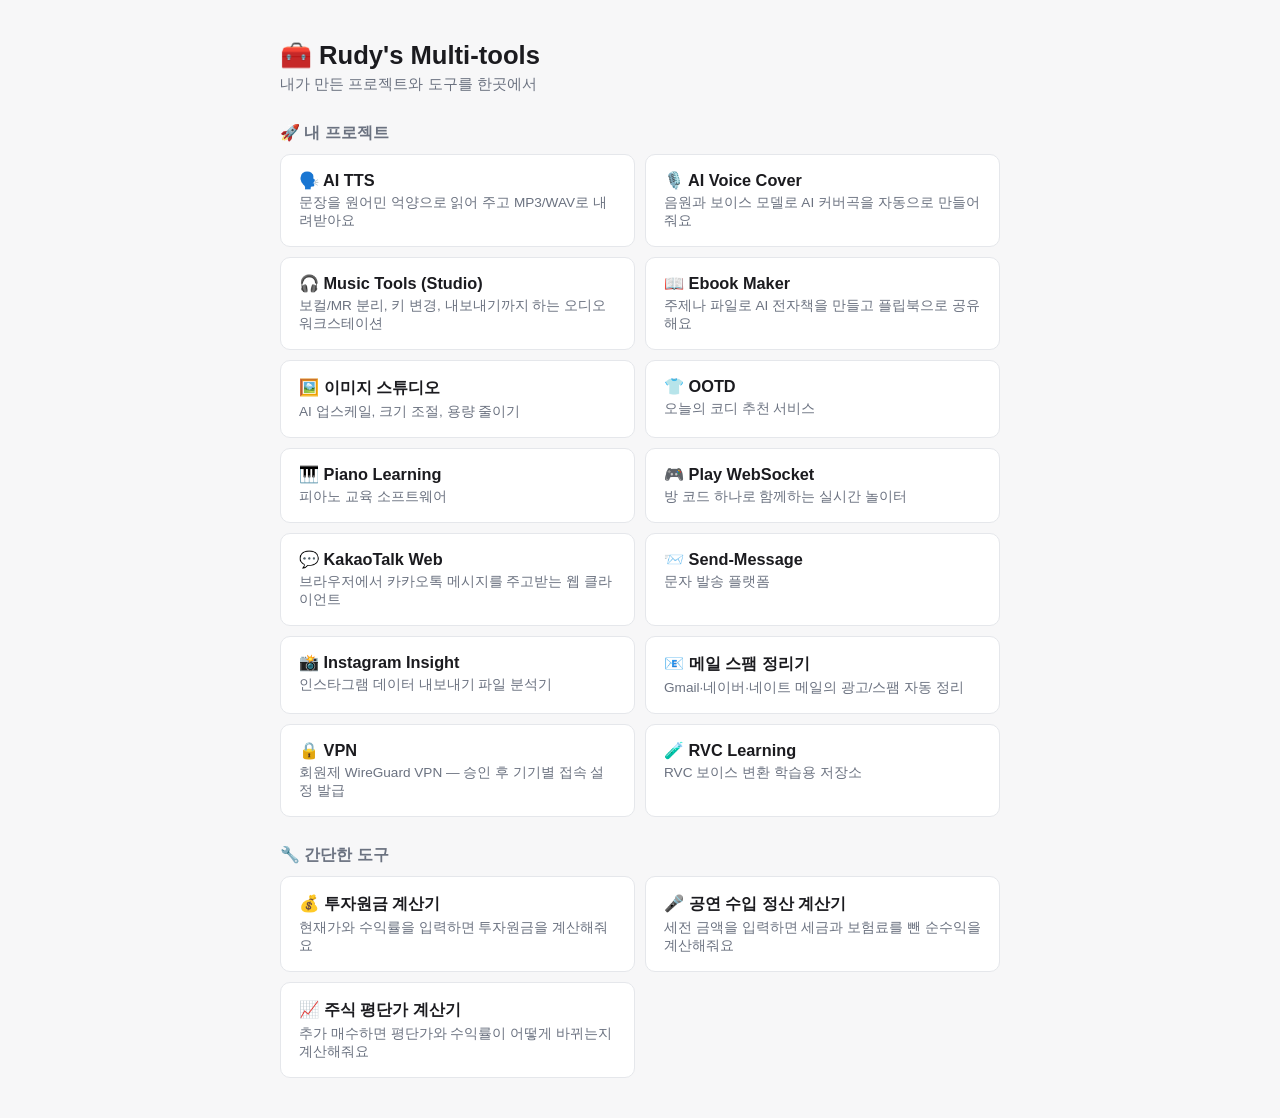
==== index.html @ b6e77b3a "간단한 도구에 주식 평단가 계산기 추가 Co-Authored-By: Claude Opus 5.5 <noreply@anthropic.com> Claude-Session: https:" ====
<!DOCTYPE html>
<html lang="ko">
<head>
<meta charset="UTF-8" />
<meta name="viewport" content="width=device-width, initial-scale=1.0" />
<title>Rudy's Multi-tools</title>
<link rel="stylesheet" href="style.css" />
</head>
<body>
  <div class="page wide">
    <h1>🧰 Rudy's Multi-tools</h1>
    <p class="subtitle">내가 만든 프로젝트와 도구를 한곳에서</p>

    <h2 class="section-title">🚀 내 프로젝트</h2>
    <ul class="tool-list" id="project-list"></ul>

    <h2 class="section-title">🔧 간단한 도구</h2>
    <ul class="tool-list">
      <li>
        <a class="tool-link" href="tools/investment-principal-calculator.html">
          <div class="name">💰 투자원금 계산기</div>
          <div class="desc">현재가와 수익률을 입력하면 투자원금을 계산해줘요</div>
        </a>
      </li>
      <li>
        <a class="tool-link" href="tools/performance-income-calculator.html">
          <div class="name">🎤 공연 수입 정산 계산기</div>
          <div class="desc">세전 금액을 입력하면 세금과 보험료를 뺀 순수익을 계산해줘요</div>
        </a>
      </li>
      <li>
        <a class="tool-link" href="tools/average-price-calculator.html">
          <div class="name">📈 주식 평단가 계산기</div>
          <div class="desc">추가 매수하면 평단가와 수익률이 어떻게 바뀌는지 계산해줘요</div>
        </a>
      </li>
    </ul>
  </div>
  <script src="projects.js"></script>
</body>
</html>
---- style.css ----
:root {
  --bg: #f7f7f8;
  --card-bg: #ffffff;
  --text: #1b1b1f;
  --muted: #6b7280;
  --accent: #2563eb;
  --accent-hover: #1d4ed8;
  --border: #e5e7eb;
}

* {
  box-sizing: border-box;
}

body {
  margin: 0;
  font-family: -apple-system, BlinkMacSystemFont, "Segoe UI", "Apple SD Gothic Neo",
    "Malgun Gothic", Roboto, Arial, sans-serif;
  background: var(--bg);
  color: var(--text);
  display: flex;
  justify-content: center;
  padding: 40px 16px;
}

.page {
  width: 100%;
  max-width: 480px;
}

.page.wide {
  max-width: 720px;
}

h1 {
  margin-top: 0;
  font-size: 1.6rem;
  margin-bottom: 4px;
}

.subtitle {
  color: var(--muted);
  margin-top: 0;
  margin-bottom: 28px;
  font-size: 0.95rem;
}

.back-link {
  display: inline-block;
  margin-bottom: 20px;
  color: var(--accent);
  text-decoration: none;
  font-size: 0.9rem;
}

.back-link:hover {
  text-decoration: underline;
}

.tool-list {
  list-style: none;
  padding: 0;
  margin: 0;
  display: grid;
  grid-template-columns: repeat(2, minmax(0, 1fr));
  gap: 10px;
}

@media (max-width: 380px) {
  .tool-list {
    grid-template-columns: 1fr;
  }
}

.tool-link {
  display: block;
  height: 100%;
  background: var(--card-bg);
  border: 1px solid var(--border);
  border-radius: 10px;
  padding: 16px 18px;
  text-decoration: none;
  color: var(--text);
  transition: border-color 0.15s ease, transform 0.05s ease;
}

.tool-link:hover {
  border-color: var(--accent);
}

.tool-link:active {
  transform: scale(0.99);
}

.tool-link .name {
  font-weight: 600;
  font-size: 1.02rem;
}

.tool-link .desc {
  color: var(--muted);
  font-size: 0.85rem;
  margin-top: 4px;
}

.card {
  background: var(--card-bg);
  border: 1px solid var(--border);
  border-radius: 12px;
  padding: 24px;
}

.mode-toggle {
  display: flex;
  gap: 8px;
  margin-bottom: 20px;
}

.mode-btn {
  flex: 1;
  padding: 9px 10px;
  border: 1px solid var(--border);
  border-radius: 8px;
  background: #fff;
  color: var(--muted);
  font-size: 0.85rem;
  font-weight: 600;
  cursor: pointer;
}

.mode-btn.active {
  background: var(--accent);
  border-color: var(--accent);
  color: #fff;
}

label {
  display: block;
  font-size: 0.88rem;
  font-weight: 600;
  margin-bottom: 6px;
  margin-top: 18px;
}

label:first-of-type {
  margin-top: 0;
}

input[type="number"],
input[type="text"] {
  width: 100%;
  padding: 10px 12px;
  border: 1px solid var(--border);
  border-radius: 8px;
  font-size: 1rem;
  color: var(--text);
  background: #fff;
}

input:focus {
  outline: none;
  border-color: var(--accent);
}

.hint {
  color: var(--muted);
  font-size: 0.78rem;
  margin-top: 4px;
}

button {
  width: 100%;
  margin-top: 22px;
  padding: 12px;
  border: none;
  border-radius: 8px;
  background: var(--accent);
  color: #fff;
  font-size: 1rem;
  font-weight: 600;
  cursor: pointer;
}

button:hover {
  background: var(--accent-hover);
}

.result {
  margin-top: 20px;
  padding: 16px;
  border-radius: 10px;
  background: #eff6ff;
  border: 1px solid #bfdbfe;
  display: none;
}

.result.visible {
  display: block;
}

.result .label {
  font-size: 0.85rem;
  color: var(--muted);
}

.result .value {
  font-size: 1.5rem;
  font-weight: 700;
  color: var(--accent);
  margin-top: 2px;
}

.result .breakdown {
  margin-top: 10px;
  font-size: 0.85rem;
  color: var(--muted);
  line-height: 1.5;
}

.error {
  margin-top: 20px;
  padding: 12px 16px;
  border-radius: 10px;
  background: #fef2f2;
  border: 1px solid #fecaca;
  color: #b91c1c;
  font-size: 0.88rem;
  display: none;
}

.error.visible {
  display: block;
}

.section-title {
  font-size: 1rem;
  color: var(--muted);
  margin: 28px 0 10px;
}

.tool-link.disabled {
  opacity: 0.55;
  cursor: default;
}

.tool-link.disabled:hover {
  border-color: var(--border);
}

.tool-link.disabled:active {
  transform: none;
}
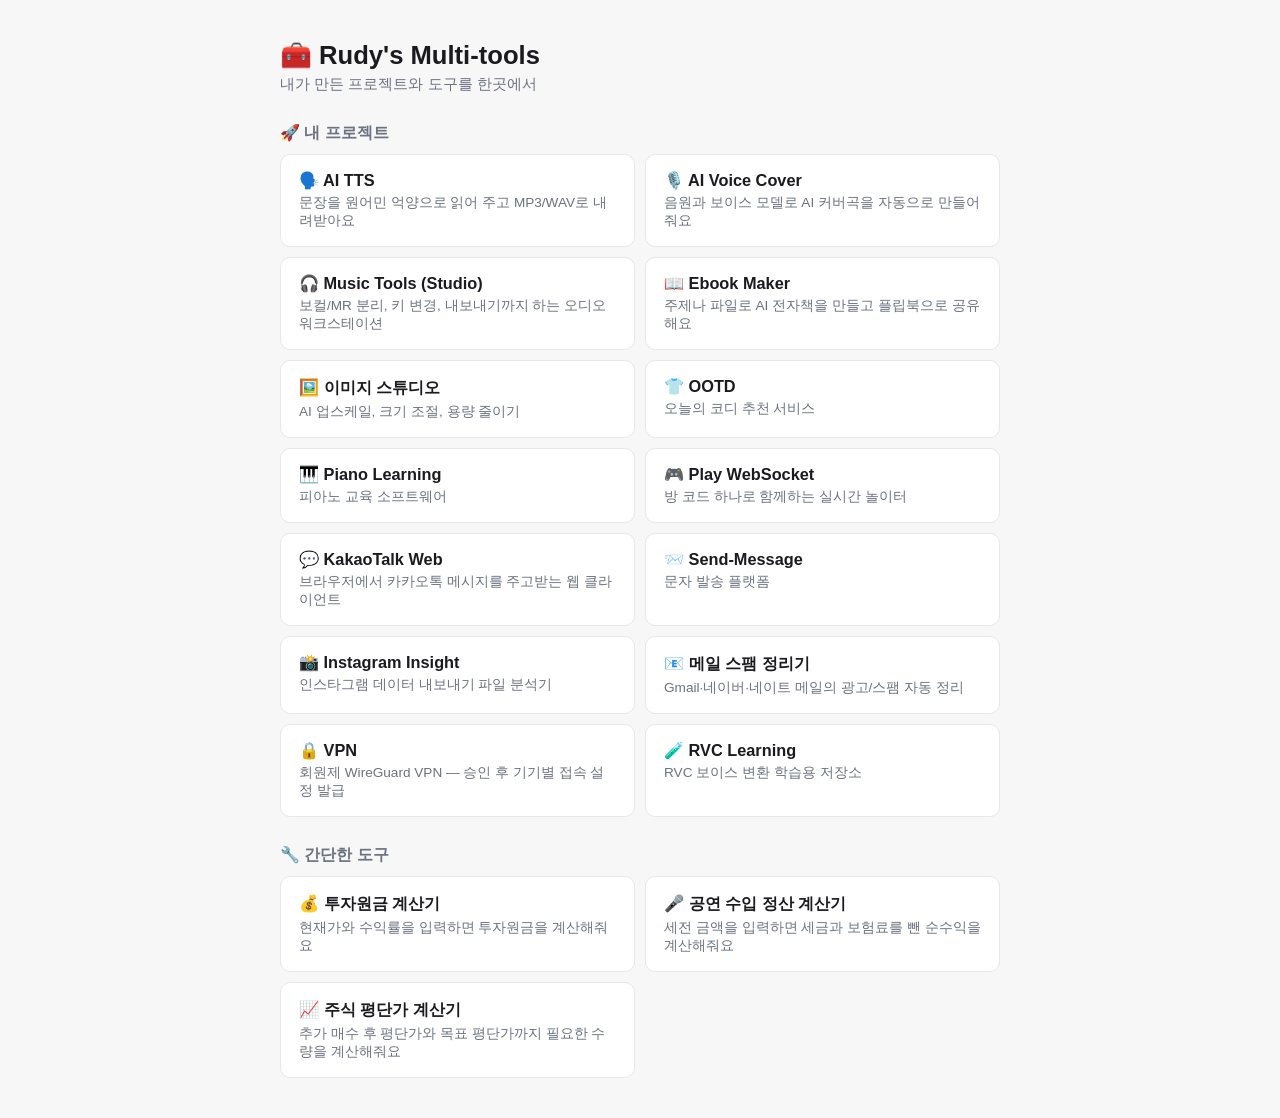
==== commit 84b0bb01: "평단가 계산기에 목표 평단가 → 필요 수량 모드 추가 Co-Authored-By: Claude Opus 5.5 <noreply@anthropic.com> Claude-Session" ====
--- a/index.html
+++ b/index.html
@@ -31,7 +31,7 @@
       <li>
         <a class="tool-link" href="tools/average-price-calculator.html">
           <div class="name">📈 주식 평단가 계산기</div>
-          <div class="desc">추가 매수하면 평단가와 수익률이 어떻게 바뀌는지 계산해줘요</div>
+          <div class="desc">추가 매수 후 평단가와 목표 평단가까지 필요한 수량을 계산해줘요</div>
         </a>
       </li>
     </ul>
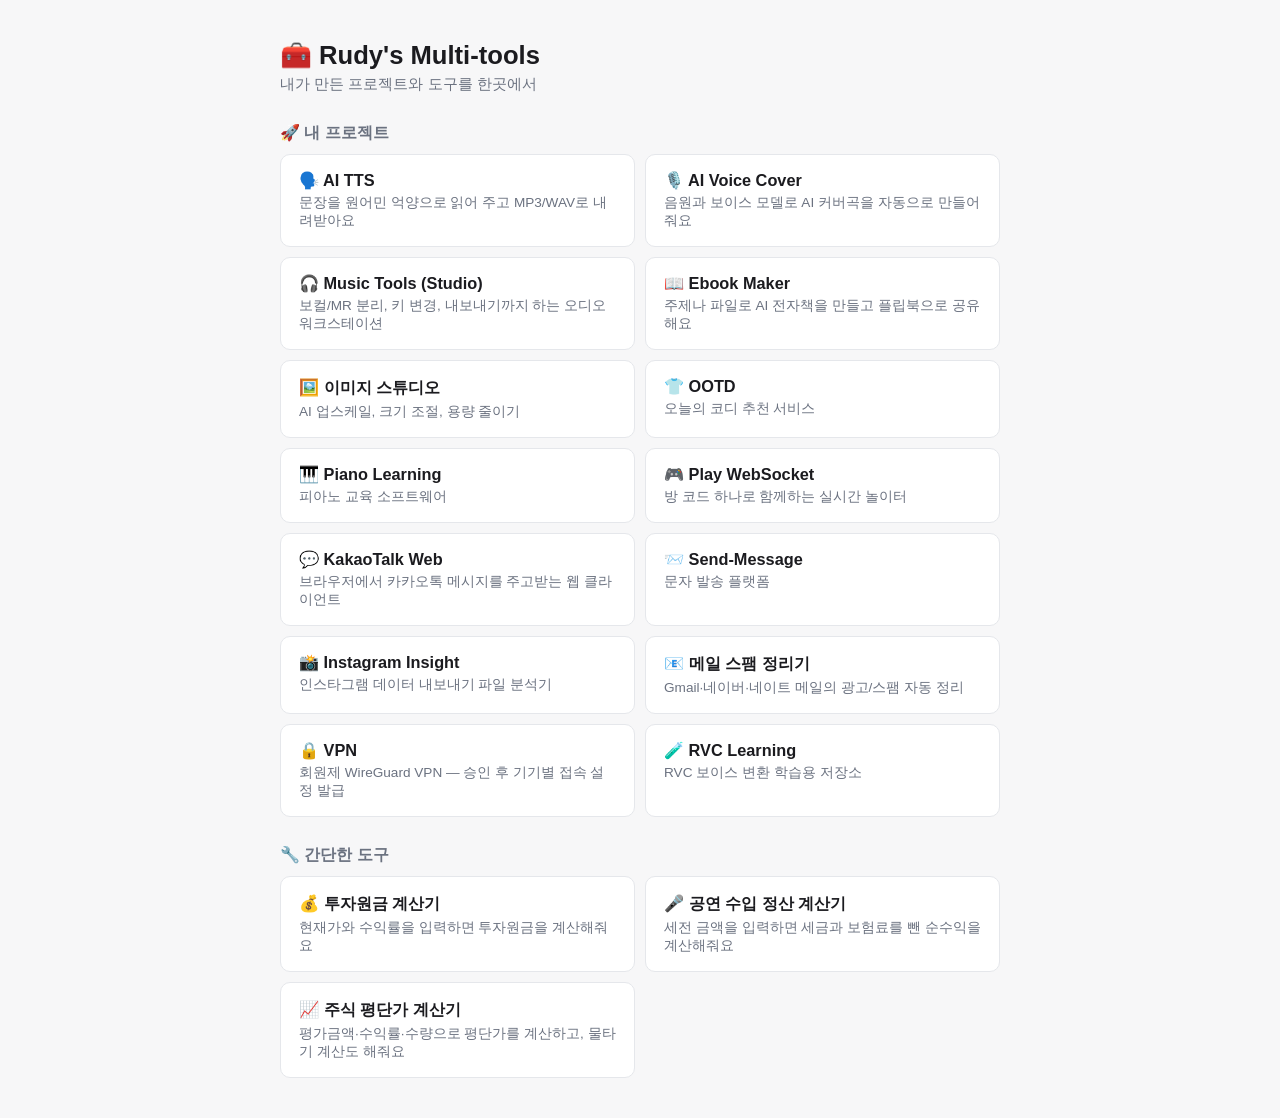
==== commit 07f3238a: "평단가 계산기에 평가금액·수익률·수량으로 평단가 찾기 모드 추가 Co-Authored-By: Claude Opus 5.5 <noreply@anthropic.com> Claude-S" ====
--- a/index.html
+++ b/index.html
@@ -31,7 +31,7 @@
       <li>
         <a class="tool-link" href="tools/average-price-calculator.html">
           <div class="name">📈 주식 평단가 계산기</div>
-          <div class="desc">추가 매수 후 평단가와 목표 평단가까지 필요한 수량을 계산해줘요</div>
+          <div class="desc">평가금액·수익률·수량으로 평단가를 계산하고, 물타기 계산도 해줘요</div>
         </a>
       </li>
     </ul>
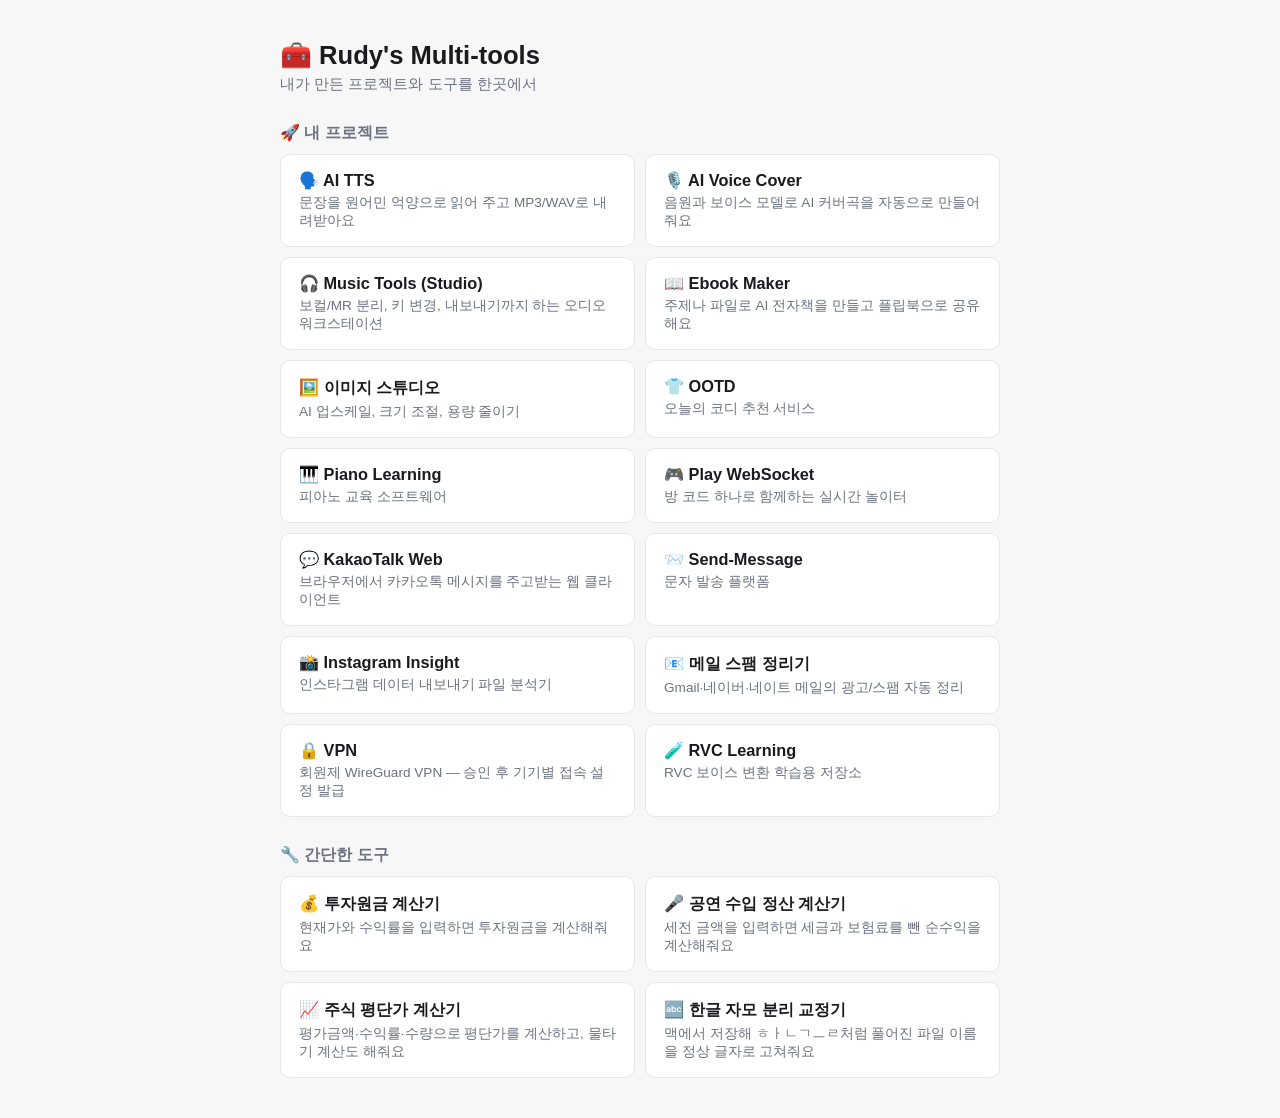
==== commit 5577e4ec: "한글 자모 분리 교정기 도구 추가 Co-Authored-By: Claude Opus 5.5 <noreply@anthropic.com>" ====
--- a/index.html
+++ b/index.html
@@ -4,7 +4,7 @@
 <meta charset="UTF-8" />
 <meta name="viewport" content="width=device-width, initial-scale=1.0" />
 <title>Rudy's Multi-tools</title>
-<link rel="stylesheet" href="style.css" />
+<link rel="stylesheet" href="style.css?v=3" />
 </head>
 <body>
   <div class="page wide">
@@ -34,6 +34,12 @@
           <div class="desc">평가금액·수익률·수량으로 평단가를 계산하고, 물타기 계산도 해줘요</div>
         </a>
       </li>
+      <li>
+        <a class="tool-link" href="tools/hangul-filename-fixer.html">
+          <div class="name">🔤 한글 자모 분리 교정기</div>
+          <div class="desc">맥에서 저장해 ㅎㅏㄴㄱㅡㄹ처럼 풀어진 파일 이름을 정상 글자로 고쳐줘요</div>
+        </a>
+      </li>
     </ul>
   </div>
   <script src="projects.js"></script>
--- a/style.css
+++ b/style.css
@@ -147,7 +147,8 @@
 }
 
 input[type="number"],
-input[type="text"] {
+input[type="text"],
+textarea {
   width: 100%;
   padding: 10px 12px;
   border: 1px solid var(--border);
@@ -157,7 +158,18 @@
   background: #fff;
 }
 
-input:focus {
+textarea {
+  font-family: inherit;
+  line-height: 1.5;
+  resize: vertical;
+}
+
+textarea[readonly] {
+  background: var(--bg);
+}
+
+input:focus,
+textarea:focus {
   outline: none;
   border-color: var(--accent);
 }
@@ -250,3 +262,76 @@
 .tool-link.disabled:active {
   transform: none;
 }
+
+.field-head {
+  display: flex;
+  justify-content: space-between;
+  align-items: center;
+  margin: 18px 0 6px;
+}
+
+.field-head:first-child {
+  margin-top: 0;
+}
+
+.field-head label {
+  margin: 0;
+}
+
+.text-panel {
+  display: block;
+  min-height: 84px;
+  resize: none;
+  overflow: hidden;
+}
+
+.text-btn {
+  width: auto;
+  margin: 0;
+  padding: 0;
+  background: none;
+  color: var(--muted);
+  font-size: 0.8rem;
+  font-weight: 500;
+}
+
+.text-btn:hover {
+  background: none;
+  color: var(--accent);
+}
+
+.badge {
+  font-size: 0.75rem;
+  font-weight: 600;
+  padding: 2px 8px;
+  border-radius: 999px;
+  background: var(--border);
+  color: var(--muted);
+}
+
+.badge.ok {
+  background: #dcfce7;
+  color: #15803d;
+}
+
+button:disabled {
+  background: #cbd5e1;
+  cursor: default;
+}
+
+.footnote {
+  color: var(--muted);
+  font-size: 0.8rem;
+  line-height: 1.6;
+  margin-top: 14px;
+}
+
+kbd {
+  font-family: inherit;
+  font-size: 0.75rem;
+  padding: 1px 5px;
+  border: 1px solid var(--border);
+  border-bottom-width: 2px;
+  border-radius: 4px;
+  background: var(--card-bg);
+}
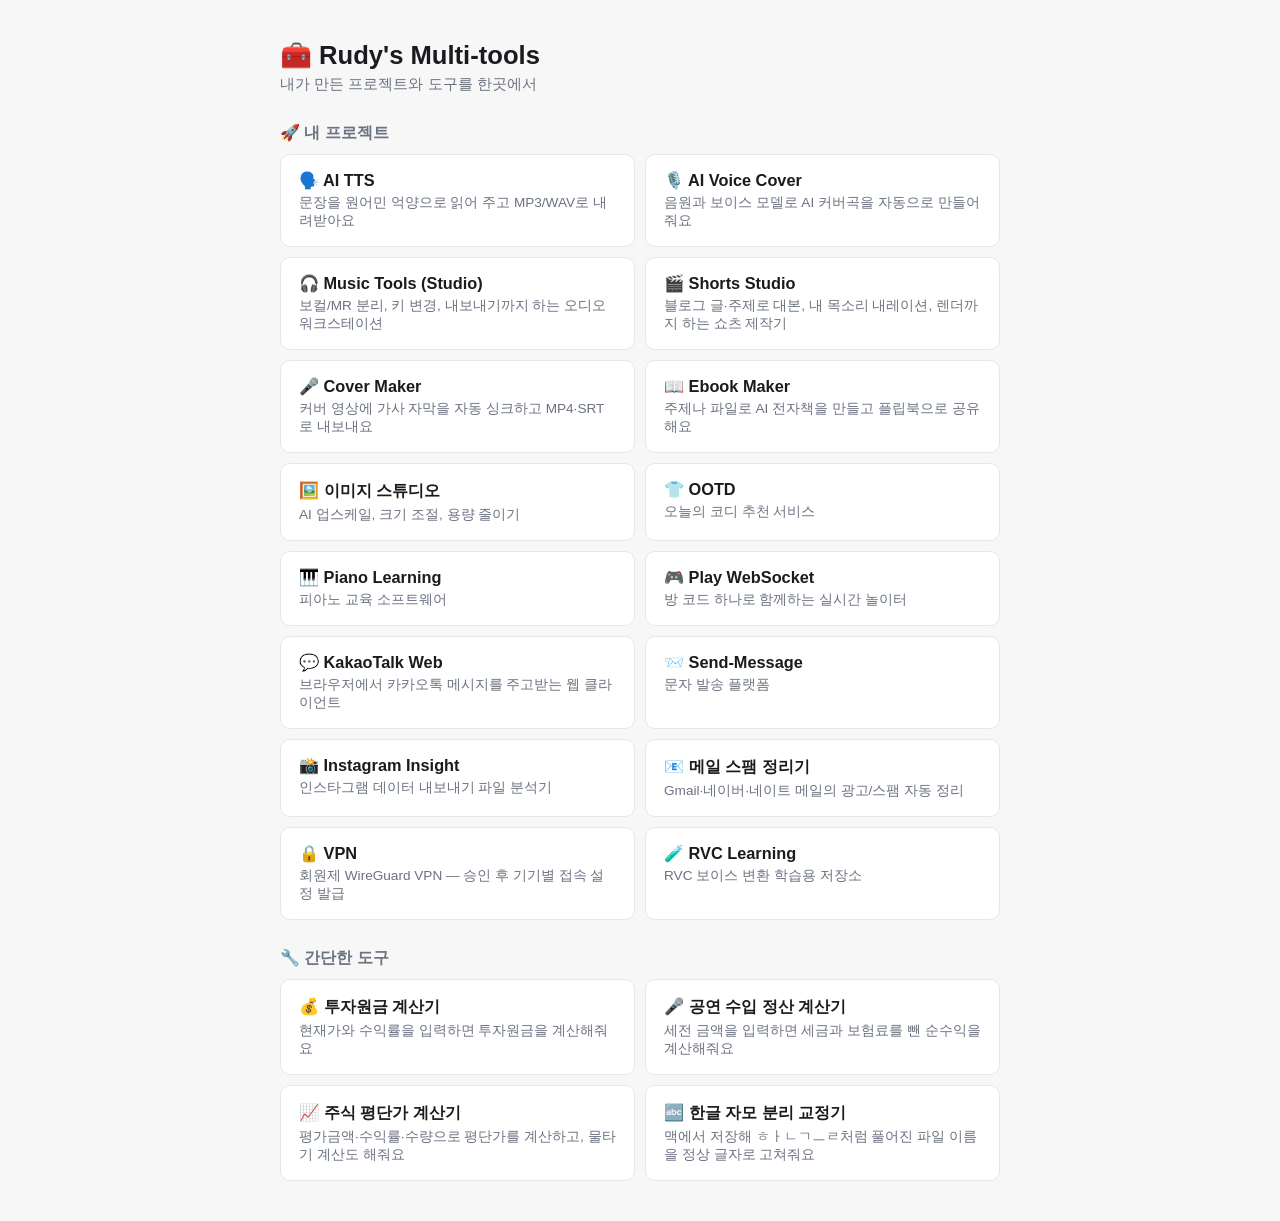
==== commit e682dea0: "projects.js 캐시 무효화용 버전 쿼리 추가 Co-Authored-By: Claude Opus 5.5 <noreply@anthropic.com>" ====
--- a/index.html
+++ b/index.html
@@ -42,6 +42,6 @@
       </li>
     </ul>
   </div>
-  <script src="projects.js"></script>
+  <script src="projects.js?v=20261120"></script>
 </body>
 </html>
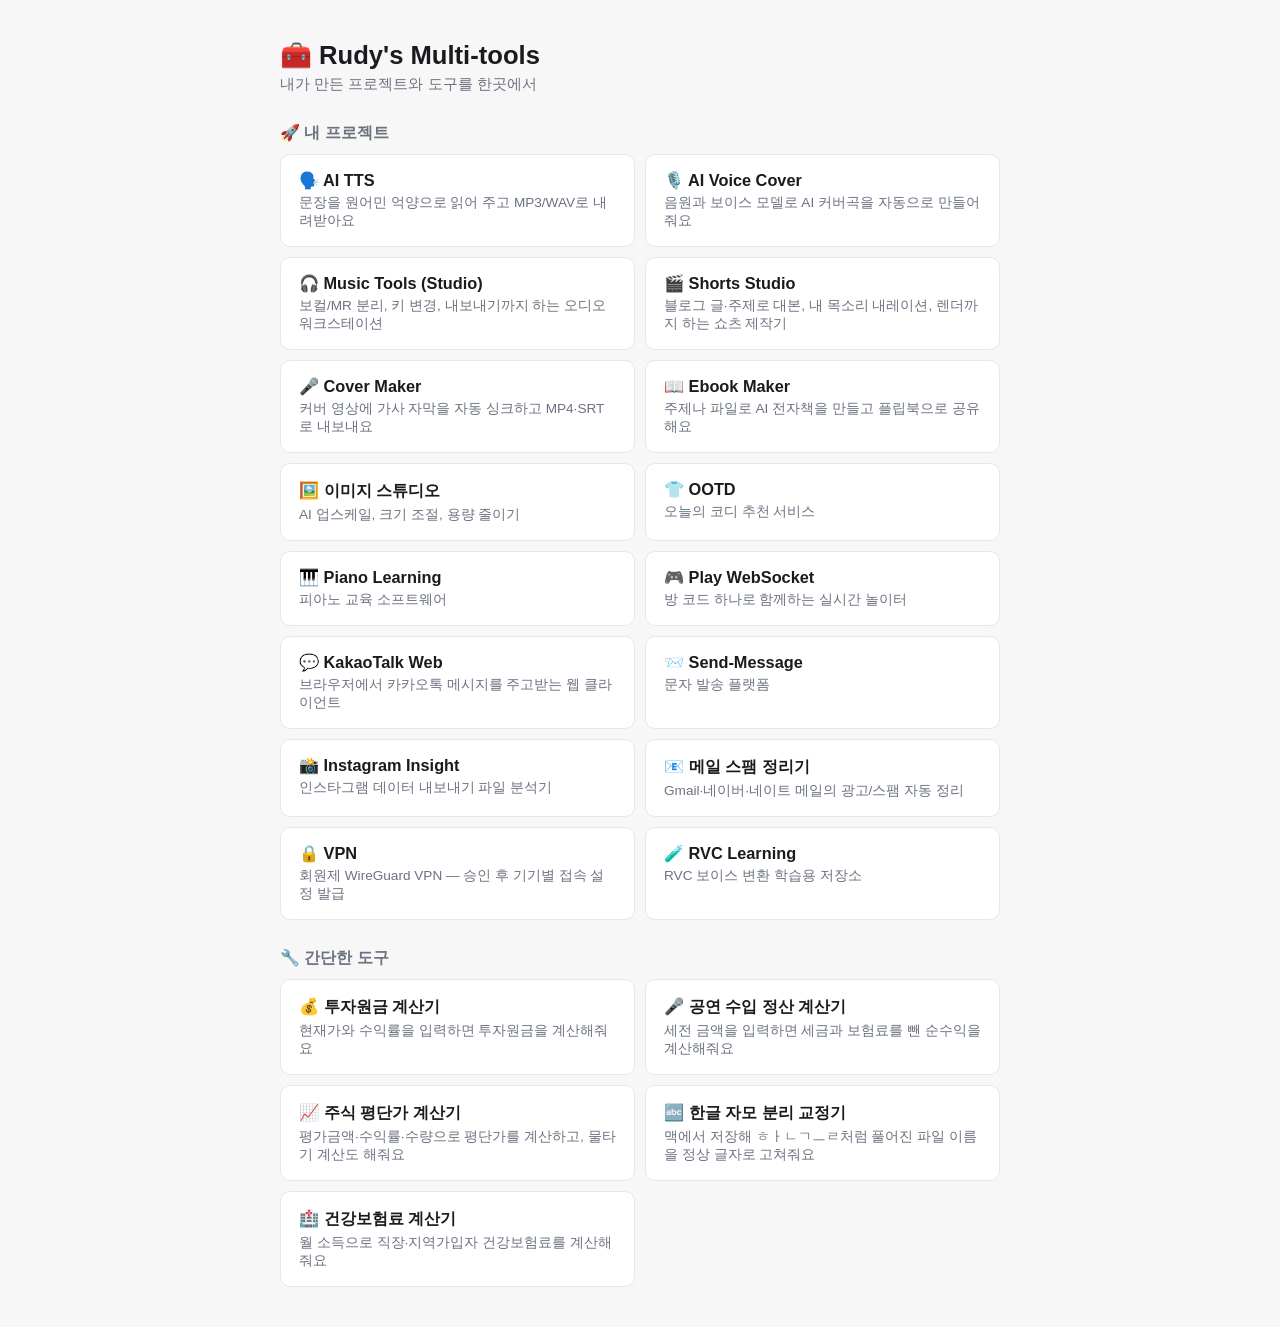
==== commit 2157b0e8: "건강보험료 계산기 추가 (직장·지역가입자, 2026년 기준) - 모드 탭 위 불필요한 여백 제거, 스타일시트 버전 v=4로 갱신  Co-Authored-By: Claude Opus" ====
--- a/index.html
+++ b/index.html
@@ -4,7 +4,7 @@
 <meta charset="UTF-8" />
 <meta name="viewport" content="width=device-width, initial-scale=1.0" />
 <title>Rudy's Multi-tools</title>
-<link rel="stylesheet" href="style.css?v=3" />
+<link rel="stylesheet" href="style.css?v=4" />
 </head>
 <body>
   <div class="page wide">
@@ -40,6 +40,12 @@
           <div class="desc">맥에서 저장해 ㅎㅏㄴㄱㅡㄹ처럼 풀어진 파일 이름을 정상 글자로 고쳐줘요</div>
         </a>
       </li>
+      <li>
+        <a class="tool-link" href="tools/health-insurance-calculator.html">
+          <div class="name">🏥 건강보험료 계산기</div>
+          <div class="desc">월 소득으로 직장·지역가입자 건강보험료를 계산해줘요</div>
+        </a>
+      </li>
     </ul>
   </div>
   <script src="projects.js?v=20261120"></script>
--- a/style.css
+++ b/style.css
@@ -118,6 +118,7 @@
 
 .mode-btn {
   flex: 1;
+  margin-top: 0;
   padding: 9px 10px;
   border: 1px solid var(--border);
   border-radius: 8px;
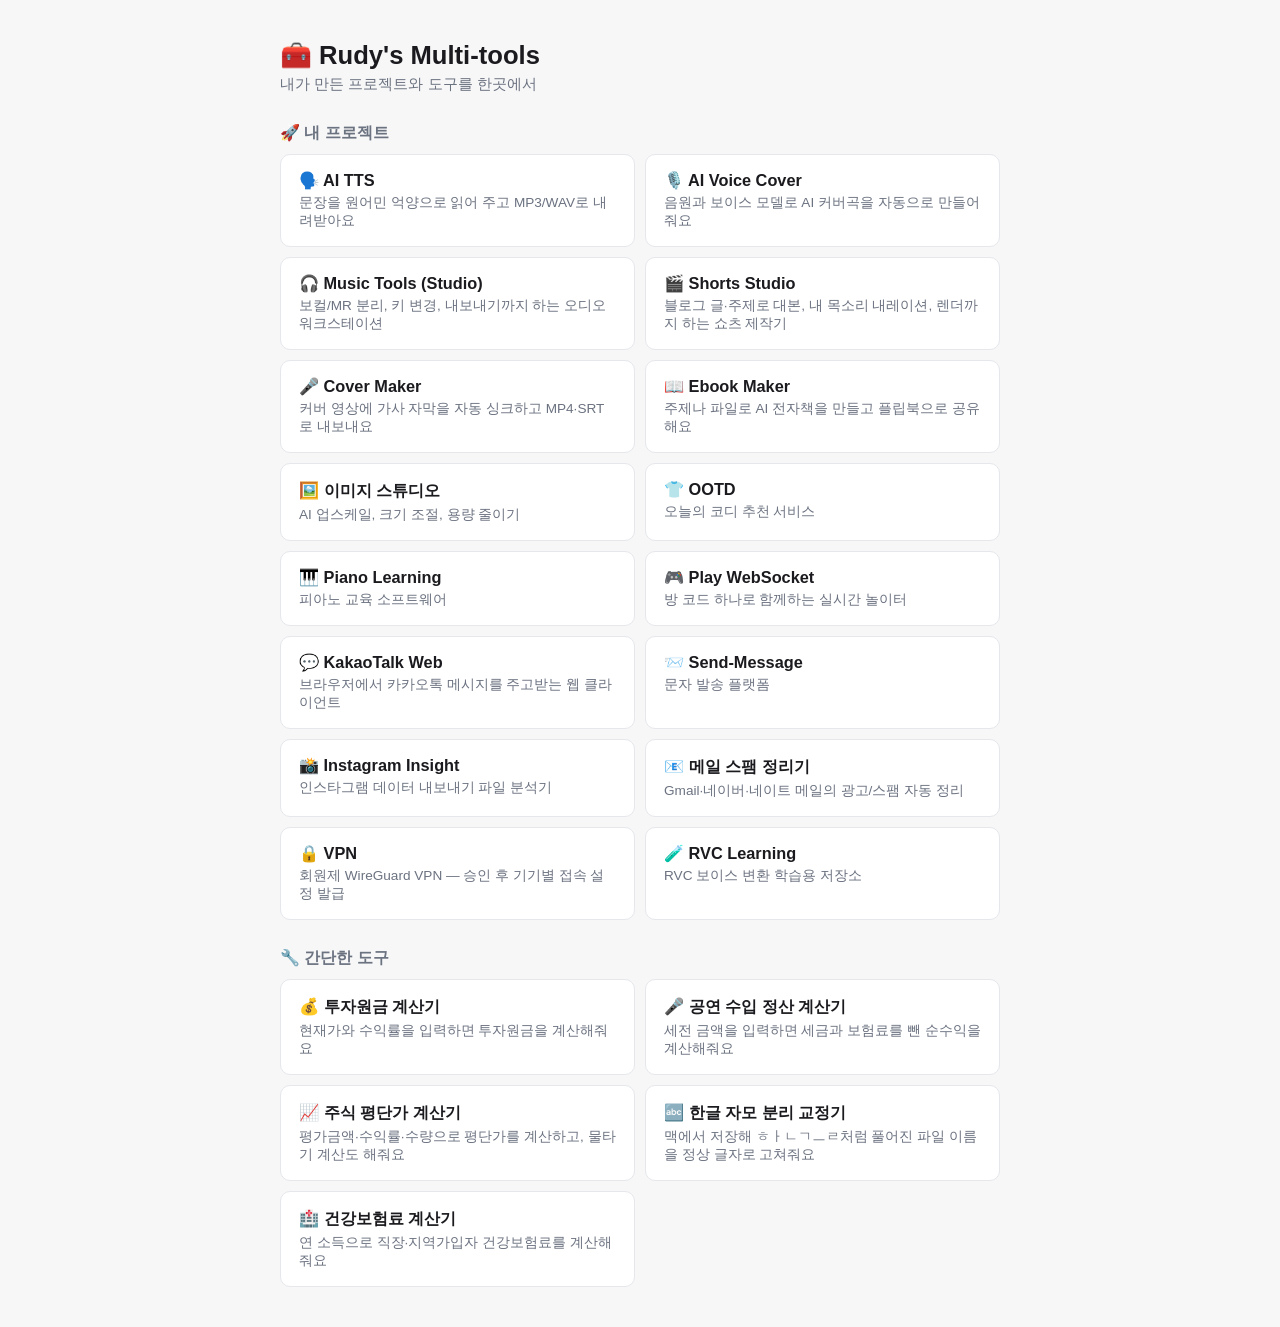
==== commit e716c914: "건강보험료 계산기 입력을 연 소득 기준으로 변경 Co-Authored-By: Claude Opus 5.5 <noreply@anthropic.com>" ====
--- a/index.html
+++ b/index.html
@@ -43,7 +43,7 @@
       <li>
         <a class="tool-link" href="tools/health-insurance-calculator.html">
           <div class="name">🏥 건강보험료 계산기</div>
-          <div class="desc">월 소득으로 직장·지역가입자 건강보험료를 계산해줘요</div>
+          <div class="desc">연 소득으로 직장·지역가입자 건강보험료를 계산해줘요</div>
         </a>
       </li>
     </ul>
